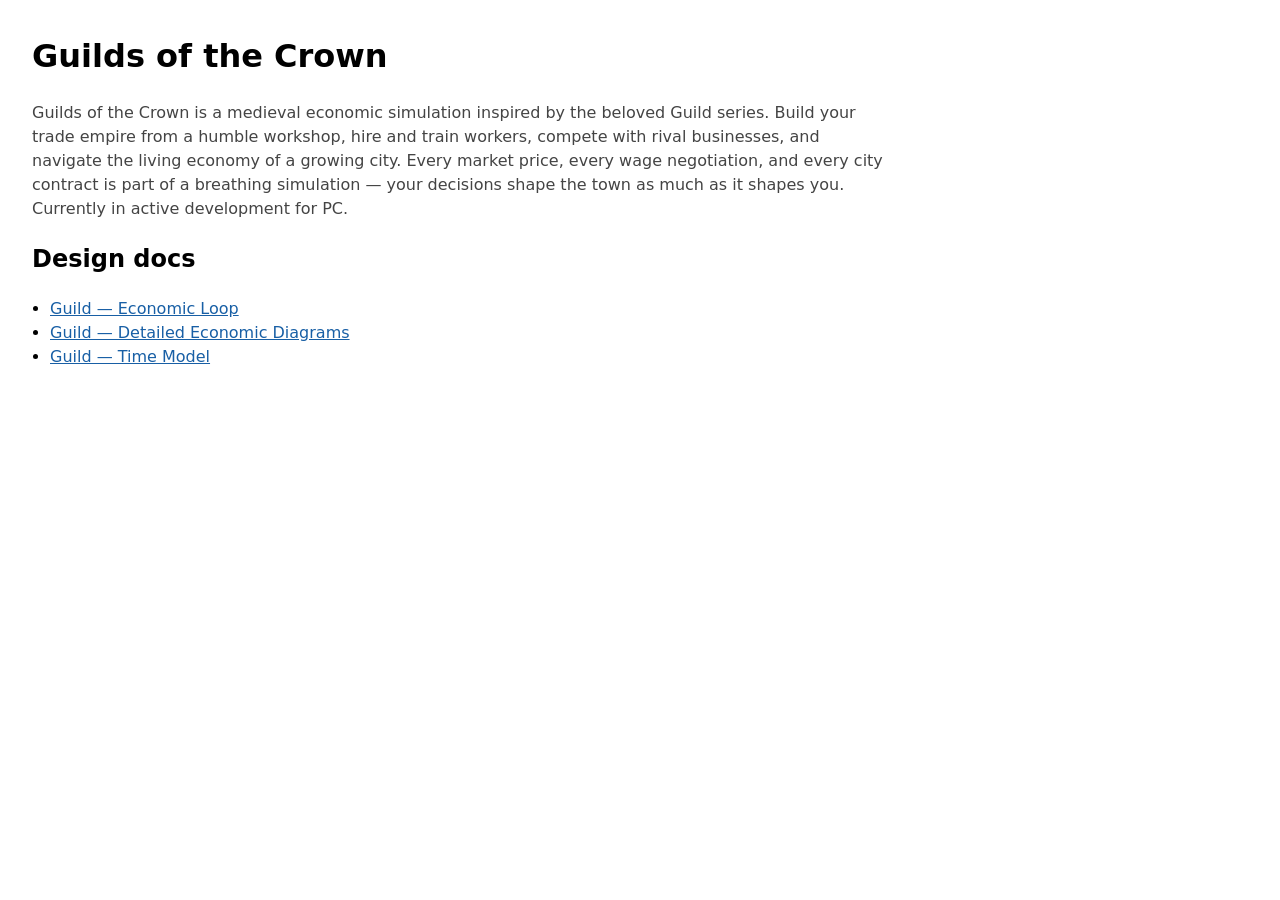
==== index.html @ 506e5873 "Update index.html with new content" ====
<!doctype html>
<html>
  <head>
    <meta charset="utf-8" />
    <meta name="viewport" content="width=device-width,initial-scale=1" />
    <title>Guilds of the Crown</title>
    <style>
      body { font-family: system-ui, -apple-system, Segoe UI, Roboto, sans-serif; margin: 32px; line-height: 1.5; max-width: 860px; }
      p { color: #444; }
      ul { padding-left: 18px; }
      a { color: #185FA5; }
    </style>
  </head>
  <body>
    <h1>Guilds of the Crown</h1>

    <p>Guilds of the Crown is a medieval economic simulation inspired by the beloved Guild series. Build your trade empire from a humble workshop, hire and train workers, compete with rival businesses, and navigate the living economy of a growing city. Every market price, every wage negotiation, and every city contract is part of a breathing simulation — your decisions shape the town as much as it shapes you. Currently in active development for PC.</p>

    <h2>Design docs</h2>
    <ul>
      <li><a href="./design/guild_economic_loop.html">Guild — Economic Loop</a></li>
      <li><a href="./design/guild_economic_loop_detailed.html">Guild — Detailed Economic Diagrams</a></li>
      <li><a href="./design/guild_time_model.html">Guild — Time Model</a></li>
    </ul>
  </body>
</html>
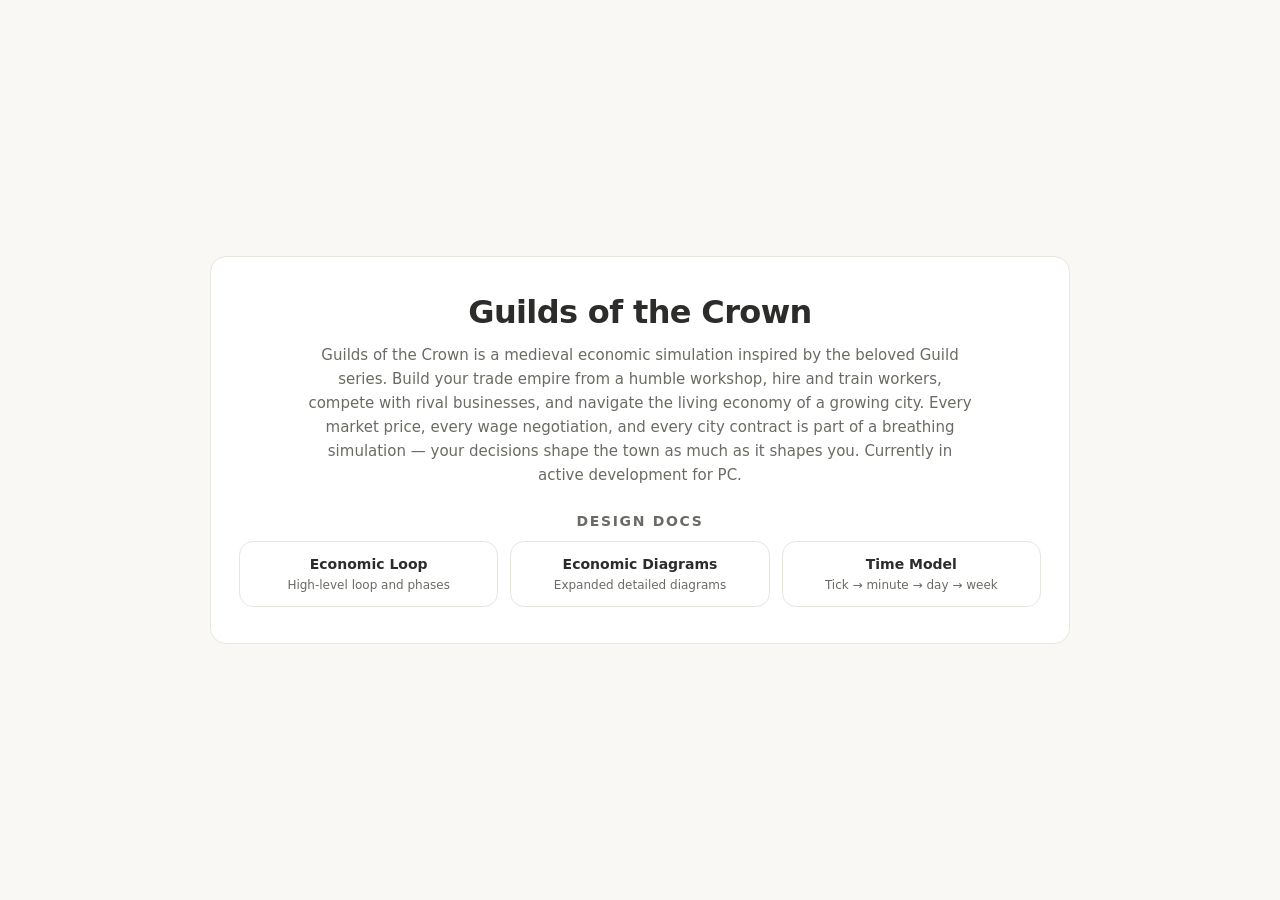
==== commit 542ccb10: "+ added css use" ====
--- a/index.html
+++ b/index.html
@@ -4,23 +4,35 @@
     <meta charset="utf-8" />
     <meta name="viewport" content="width=device-width,initial-scale=1" />
     <title>Guilds of the Crown</title>
-    <style>
-      body { font-family: system-ui, -apple-system, Segoe UI, Roboto, sans-serif; margin: 32px; line-height: 1.5; max-width: 860px; }
-      p { color: #444; }
-      ul { padding-left: 18px; }
-      a { color: #185FA5; }
-    </style>
+    <link rel="stylesheet" href="./assets/site.css" />
   </head>
+
   <body>
-    <h1>Guilds of the Crown</h1>
+    <main>
+      <h1>Guilds of the Crown</h1>
 
-    <p>Guilds of the Crown is a medieval economic simulation inspired by the beloved Guild series. Build your trade empire from a humble workshop, hire and train workers, compete with rival businesses, and navigate the living economy of a growing city. Every market price, every wage negotiation, and every city contract is part of a breathing simulation — your decisions shape the town as much as it shapes you. Currently in active development for PC.</p>
+      <p class="about">
+        Guilds of the Crown is a medieval economic simulation inspired by the beloved Guild series. Build your trade empire from a humble workshop, hire and train workers, compete with rival businesses, and navigate the living economy of a growing city. Every market price, every wage negotiation, and every city contract is part of a breathing simulation — your decisions shape the town as much as it shapes you. Currently in active development for PC.
+      </p>
 
-    <h2>Design docs</h2>
-    <ul>
-      <li><a href="./design/guild_economic_loop.html">Guild — Economic Loop</a></li>
-      <li><a href="./design/guild_economic_loop_detailed.html">Guild — Detailed Economic Diagrams</a></li>
-      <li><a href="./design/guild_time_model.html">Guild — Time Model</a></li>
-    </ul>
+      <h2>Design docs</h2>
+
+      <div class="grid">
+        <a class="card" href="./design/guild_economic_loop.html">
+          <div class="card-title">Economic Loop</div>
+          <div class="card-sub">High-level loop and phases</div>
+        </a>
+
+        <a class="card" href="./design/guild_economic_loop_detailed.html">
+          <div class="card-title">Economic Diagrams</div>
+          <div class="card-sub">Expanded detailed diagrams</div>
+        </a>
+
+        <a class="card" href="./design/guild_time_model.html">
+          <div class="card-title">Time Model</div>
+          <div class="card-sub">Tick → minute → day → week</div>
+        </a>
+      </div>
+    </main>
   </body>
 </html>
--- a/assets/site.css
+++ b/assets/site.css
@@ -0,0 +1,94 @@
+:root {
+  --bg: #f9f8f4;
+  --panel: #ffffff;
+  --text: #2c2c2a;
+  --muted: #6b6a64;
+  --border: #e8e6df;
+  --link: #185fa5;
+}
+
+* { box-sizing: border-box; }
+
+body {
+  margin: 0;
+  min-height: 100svh;
+  display: grid;
+  place-items: center;
+  background: var(--bg);
+  color: var(--text);
+  font-family: system-ui, -apple-system, Segoe UI, Roboto, sans-serif;
+}
+
+main {
+  width: min(860px, calc(100% - 32px));
+  background: var(--panel);
+  border: 1px solid var(--border);
+  border-radius: 16px;
+  padding: 36px 28px;
+  text-align: center;
+}
+
+h1 {
+  margin: 0 0 12px 0;
+  font-size: 32px;
+  font-weight: 650;
+  letter-spacing: -0.02em;
+}
+
+.about {
+  margin: 0 auto 26px auto;
+  max-width: 70ch;
+  color: var(--muted);
+  font-size: 15px;
+  line-height: 1.6;
+}
+
+h2 {
+  margin: 22px 0 12px 0;
+  font-size: 14px;
+  letter-spacing: 0.12em;
+  text-transform: uppercase;
+  color: var(--muted);
+  font-weight: 650;
+}
+
+.grid {
+  display: grid;
+  grid-template-columns: repeat(3, minmax(0, 1fr));
+  gap: 12px;
+  margin-top: 10px;
+}
+
+.card {
+  display: block;
+  text-decoration: none;
+  color: inherit;
+  border: 1px solid var(--border);
+  border-radius: 14px;
+  padding: 14px;
+  background: #fff;
+  transition: transform 120ms ease, border-color 120ms ease, box-shadow 120ms ease;
+}
+
+.card:hover {
+  transform: translateY(-2px);
+  border-color: #d8d6cf;
+  box-shadow: 0 10px 22px rgba(0,0,0,0.06);
+}
+
+.card-title {
+  font-weight: 650;
+  font-size: 14px;
+  margin-bottom: 6px;
+}
+
+.card-sub {
+  font-size: 12px;
+  color: var(--muted);
+}
+
+@media (max-width: 760px) {
+  main { padding: 28px 18px; }
+  h1 { font-size: 26px; }
+  .grid { grid-template-columns: 1fr; }
+}
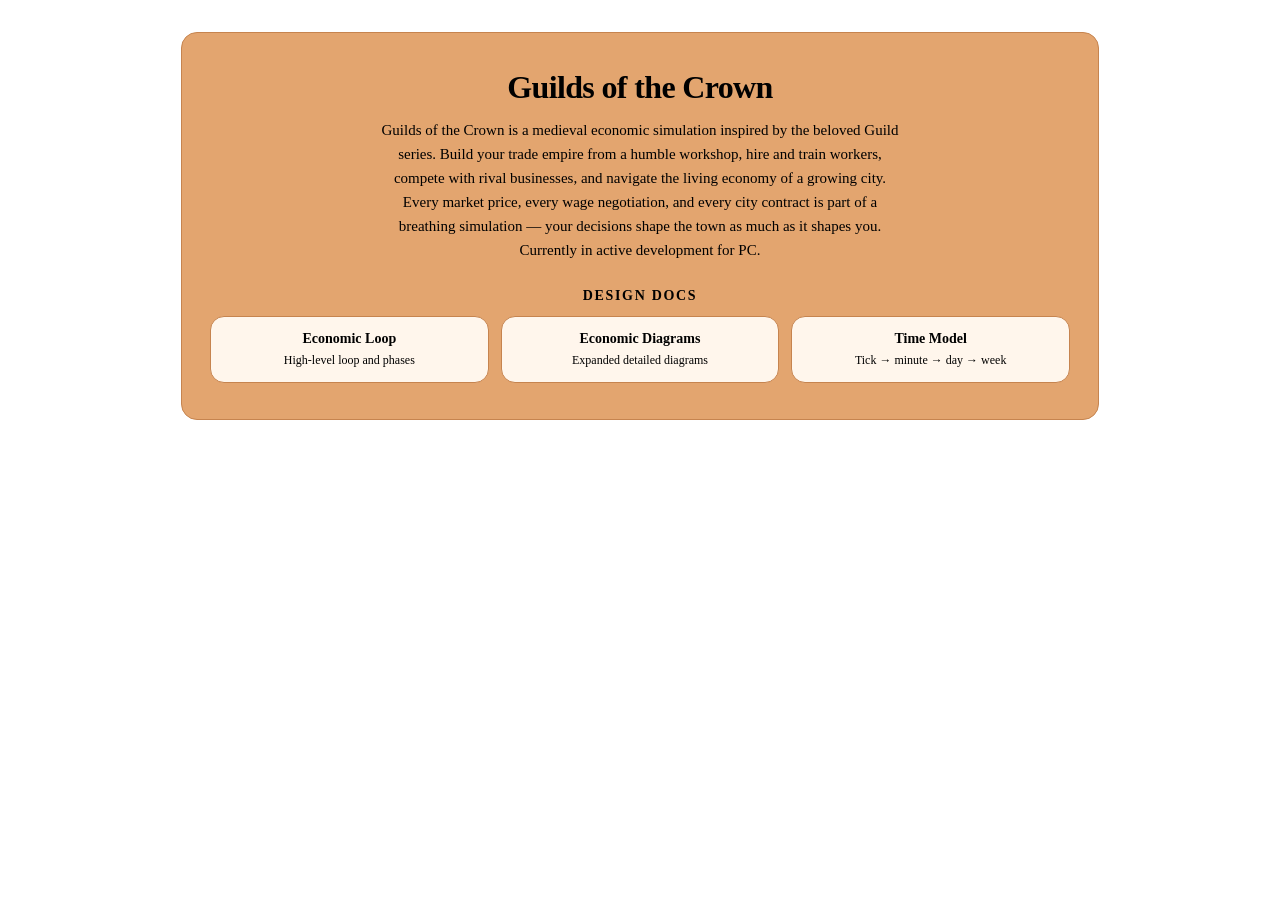
==== commit 665be6f2: "+ updated css" ====
--- a/index.html
+++ b/index.html
@@ -4,6 +4,7 @@
     <meta charset="utf-8" />
     <meta name="viewport" content="width=device-width,initial-scale=1" />
     <title>Guilds of the Crown</title>
+    <link rel="stylesheet" href="./assets/theme.css" />
     <link rel="stylesheet" href="./assets/site.css" />
   </head>
 
--- a/assets/site.css
+++ b/assets/site.css
@@ -1,26 +1,12 @@
 :root {
-  --bg: #f9f8f4;
-  --panel: #ffffff;
-  --text: #2c2c2a;
-  --muted: #6b6a64;
-  --border: #e8e6df;
-  --link: #185fa5;
-}
-
-* { box-sizing: border-box; }
-
-body {
-  margin: 0;
-  min-height: 100svh;
-  display: grid;
-  place-items: center;
-  background: var(--bg);
-  color: var(--text);
-  font-family: system-ui, -apple-system, Segoe UI, Roboto, sans-serif;
+  --panel: rgb(227, 165, 111);
+  --border: rgb(198, 132, 79);
+  --card: rgb(255, 246, 236);
 }
 
 main {
   width: min(860px, calc(100% - 32px));
+  margin: 32px auto;
   background: var(--panel);
   border: 1px solid var(--border);
   border-radius: 16px;
@@ -66,14 +52,14 @@
   border: 1px solid var(--border);
   border-radius: 14px;
   padding: 14px;
-  background: #fff;
+  background: var(--card);
   transition: transform 120ms ease, border-color 120ms ease, box-shadow 120ms ease;
 }
 
 .card:hover {
   transform: translateY(-2px);
-  border-color: #d8d6cf;
-  box-shadow: 0 10px 22px rgba(0,0,0,0.06);
+  border-color: rgb(176, 110, 62);
+  box-shadow: 0 10px 22px rgba(0,0,0,0.10);
 }
 
 .card-title {
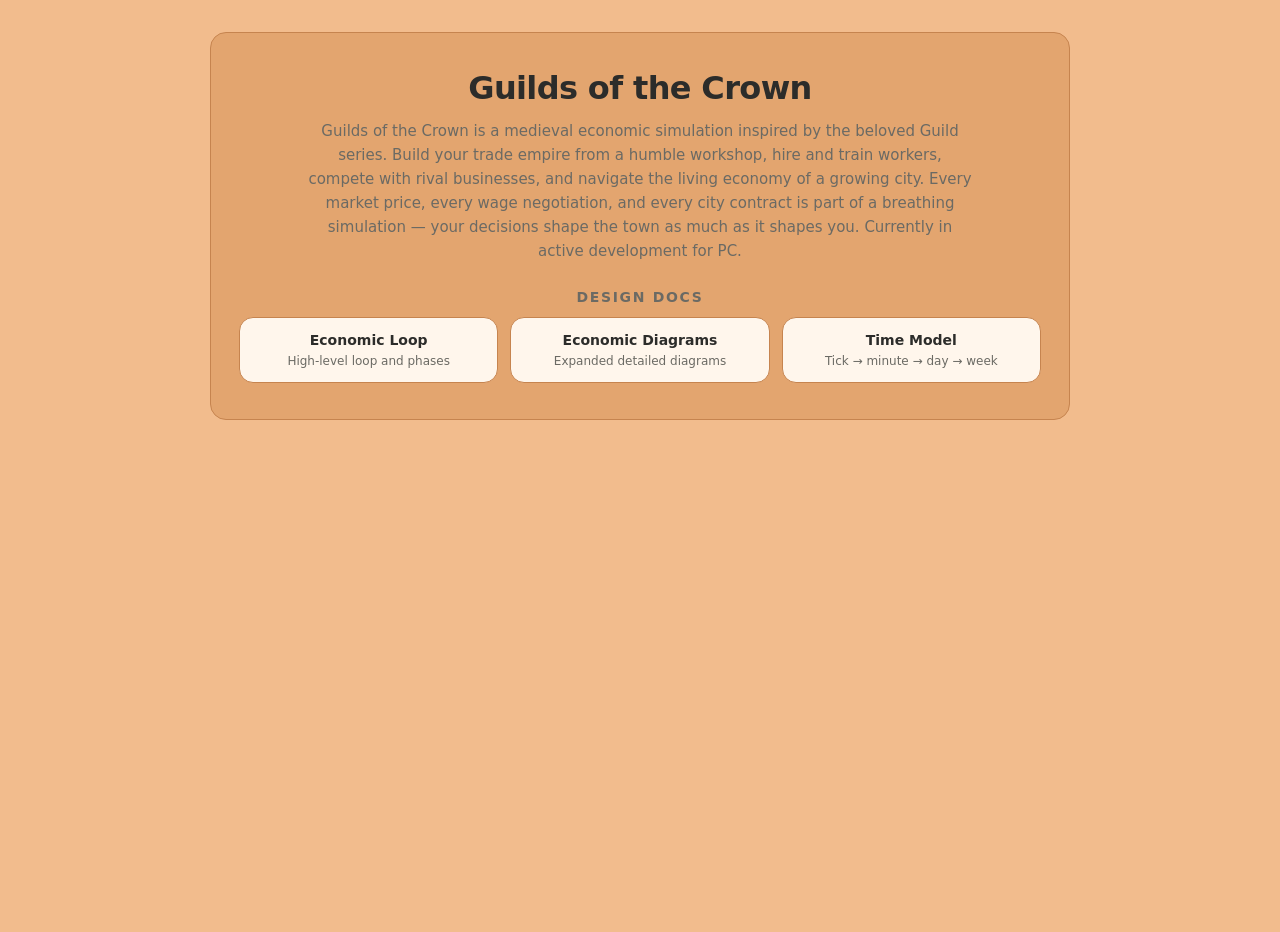
==== commit 02f3948d: "wip" ====
--- a/index.html
+++ b/index.html
@@ -9,7 +9,7 @@
   </head>
 
   <body>
-    <main>
+    <main class="home">
       <h1>Guilds of the Crown</h1>
 
       <p class="about">
--- a/assets/theme.css
+++ b/assets/theme.css
@@ -0,0 +1,22 @@
+:root {
+  --bg: rgb(242, 188, 141);
+  --text: #2c2c2a;
+  --muted: #6b6a64;
+  --link: #185fa5;
+  --panel: rgb(227, 165, 111);
+  --border: rgb(198, 132, 79);
+}
+
+* { box-sizing: border-box; }
+
+html, body { height: 100%; }
+
+body {
+  margin: 0;
+  background: var(--bg);
+  color: var(--text);
+  font-family: system-ui, -apple-system, Segoe UI, Roboto, sans-serif;
+}
+
+a { color: var(--link); }
+a:hover { text-decoration: underline; }
--- a/assets/site.css
+++ b/assets/site.css
@@ -4,7 +4,7 @@
   --card: rgb(255, 246, 236);
 }
 
-main {
+main.home {
   width: min(860px, calc(100% - 32px));
   margin: 32px auto;
   background: var(--panel);
@@ -74,7 +74,7 @@
 }
 
 @media (max-width: 760px) {
-  main { padding: 28px 18px; }
+  main.home { padding: 28px 18px; }
   h1 { font-size: 26px; }
   .grid { grid-template-columns: 1fr; }
 }
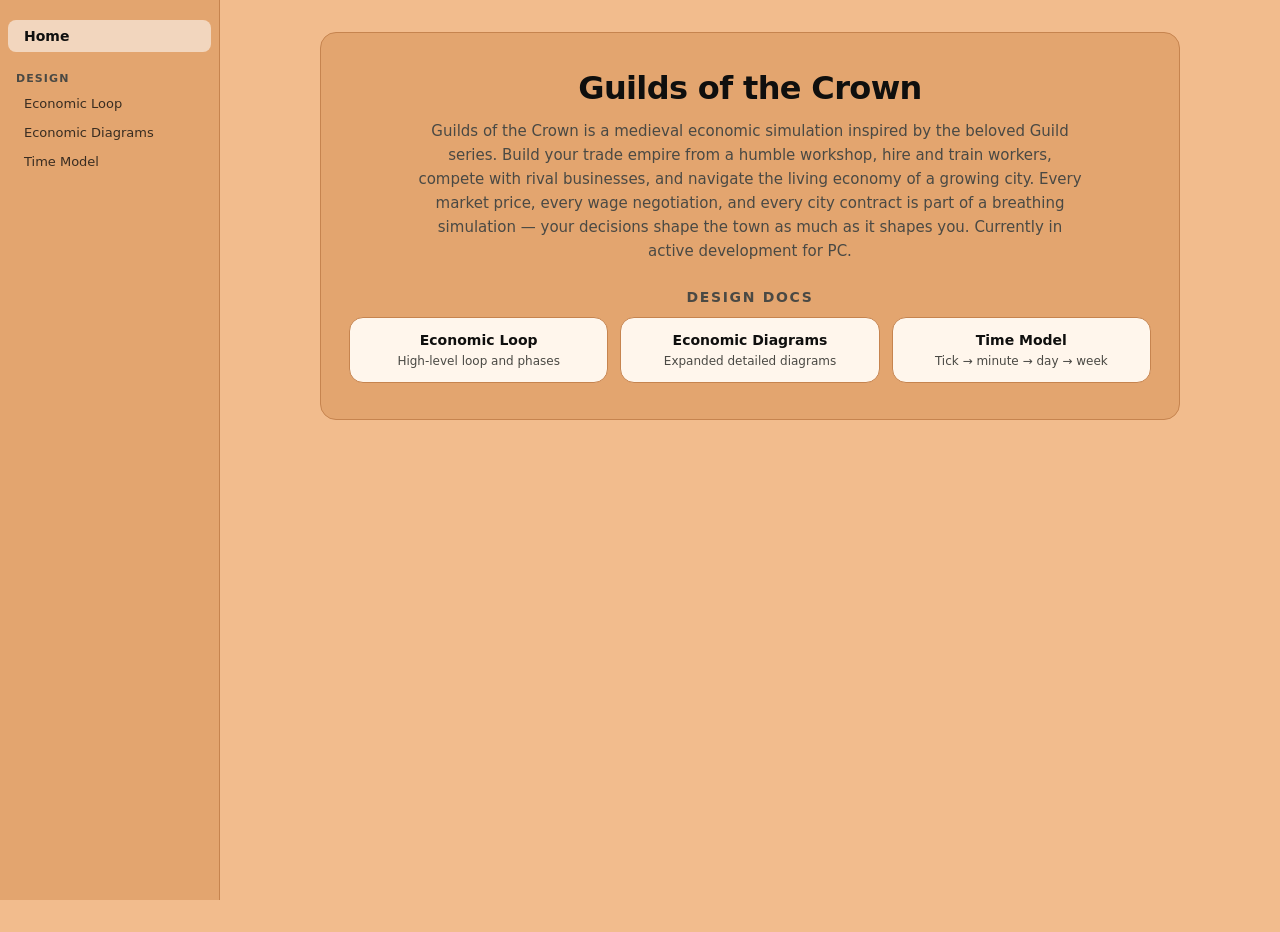
==== commit ebbb4eeb: "+ added nav bar" ====
--- a/index.html
+++ b/index.html
@@ -6,9 +6,11 @@
     <title>Guilds of the Crown</title>
     <link rel="stylesheet" href="./assets/theme.css" />
     <link rel="stylesheet" href="./assets/site.css" />
+    <link rel="stylesheet" href="./assets/nav.css" />
   </head>
 
   <body>
+    <div id="content">
     <main class="home">
       <h1>Guilds of the Crown</h1>
 
@@ -35,5 +37,7 @@
         </a>
       </div>
     </main>
+    </div>
+    <script src="./assets/nav.js"></script>
   </body>
 </html>
--- a/assets/theme.css
+++ b/assets/theme.css
@@ -1,7 +1,7 @@
 :root {
   --bg: rgb(242, 188, 141);
-  --text: #2c2c2a;
-  --muted: #6b6a64;
+  --text: #0f0f0e;
+  --muted: #4a4944;
   --link: #185fa5;
   --panel: rgb(227, 165, 111);
   --border: rgb(198, 132, 79);
@@ -20,3 +20,21 @@
 
 a { color: var(--link); }
 a:hover { text-decoration: underline; }
+
+.back-link {
+  display: inline-block;
+  margin: 0 0 14px 0;
+  padding: 6px 10px;
+  border: 1px solid var(--border);
+  border-radius: 999px;
+  background: rgba(255, 255, 255, 0.35);
+  color: var(--text);
+  text-decoration: none;
+  font-size: 13px;
+  font-weight: 650;
+}
+
+.back-link:hover {
+  background: rgba(255, 255, 255, 0.6);
+  text-decoration: none;
+}
--- a/assets/nav.css
+++ b/assets/nav.css
@@ -0,0 +1,114 @@
+:root {
+  --nav-width: 220px;
+}
+
+/* ── Sidebar ── */
+.nav-sidebar {
+  position: fixed;
+  top: 0;
+  left: 0;
+  width: var(--nav-width);
+  height: 100vh;
+  background: var(--panel);
+  border-right: 1px solid var(--border);
+  overflow-y: auto;
+  padding: 20px 0 24px 0;
+  z-index: 100;
+  display: flex;
+  flex-direction: column;
+}
+
+.nav-home {
+  display: block;
+  padding: 8px 16px;
+  margin: 0 8px 8px 8px;
+  font-size: 14px;
+  font-weight: 650;
+  color: var(--text);
+  text-decoration: none;
+  border-radius: 8px;
+}
+
+.nav-home:hover {
+  background: rgba(255, 255, 255, 0.45);
+  text-decoration: none;
+}
+
+.nav-home.nav-active {
+  background: rgba(255, 255, 255, 0.55);
+}
+
+.nav-section {
+  font-size: 11px;
+  font-weight: 650;
+  letter-spacing: 0.1em;
+  text-transform: uppercase;
+  color: var(--muted);
+  padding: 12px 16px 4px 16px;
+}
+
+.nav-link {
+  display: block;
+  padding: 6px 16px;
+  margin: 1px 8px;
+  font-size: 13px;
+  color: var(--text);
+  text-decoration: none;
+  border-radius: 8px;
+  opacity: 0.8;
+}
+
+.nav-link:hover {
+  background: rgba(255, 255, 255, 0.45);
+  opacity: 1;
+  text-decoration: none;
+}
+
+.nav-link.nav-active {
+  background: rgba(255, 255, 255, 0.55);
+  font-weight: 600;
+  opacity: 1;
+}
+
+/* ── Content wrapper shifts right of sidebar ── */
+#content {
+  margin-left: var(--nav-width);
+}
+
+/* ── Mobile toggle button ── */
+.nav-toggle {
+  display: none;
+  position: fixed;
+  top: 12px;
+  left: 12px;
+  z-index: 200;
+  background: var(--panel);
+  border: 1px solid var(--border);
+  border-radius: 8px;
+  padding: 6px 10px;
+  cursor: pointer;
+  font-size: 16px;
+  line-height: 1;
+  color: var(--text);
+}
+
+/* ── Responsive: collapse sidebar on small screens ── */
+@media (max-width: 700px) {
+  .nav-toggle {
+    display: block;
+  }
+
+  .nav-sidebar {
+    transform: translateX(-100%);
+    transition: transform 200ms ease;
+    box-shadow: 2px 0 16px rgba(0, 0, 0, 0.12);
+  }
+
+  .nav-sidebar.open {
+    transform: translateX(0);
+  }
+
+  #content {
+    margin-left: 0;
+  }
+}
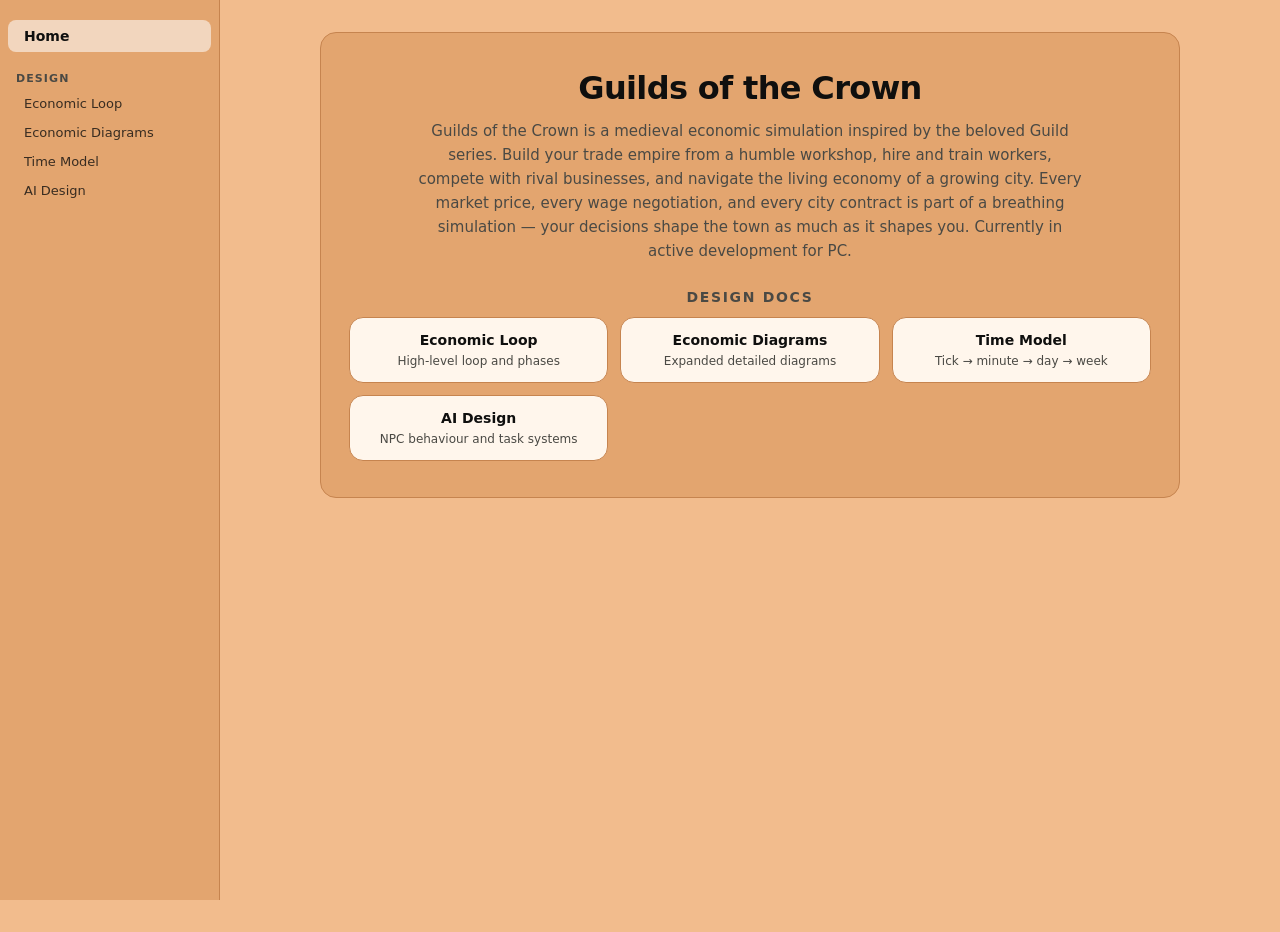
==== commit 96685146: "+ added guild_ai_design.html file" ====
--- a/index.html
+++ b/index.html
@@ -35,6 +35,11 @@
           <div class="card-title">Time Model</div>
           <div class="card-sub">Tick → minute → day → week</div>
         </a>
+
+        <a class="card" href="./design/guild_ai_design.html">
+          <div class="card-title">AI Design</div>
+          <div class="card-sub">NPC behaviour and task systems</div>
+        </a>
       </div>
     </main>
     </div>
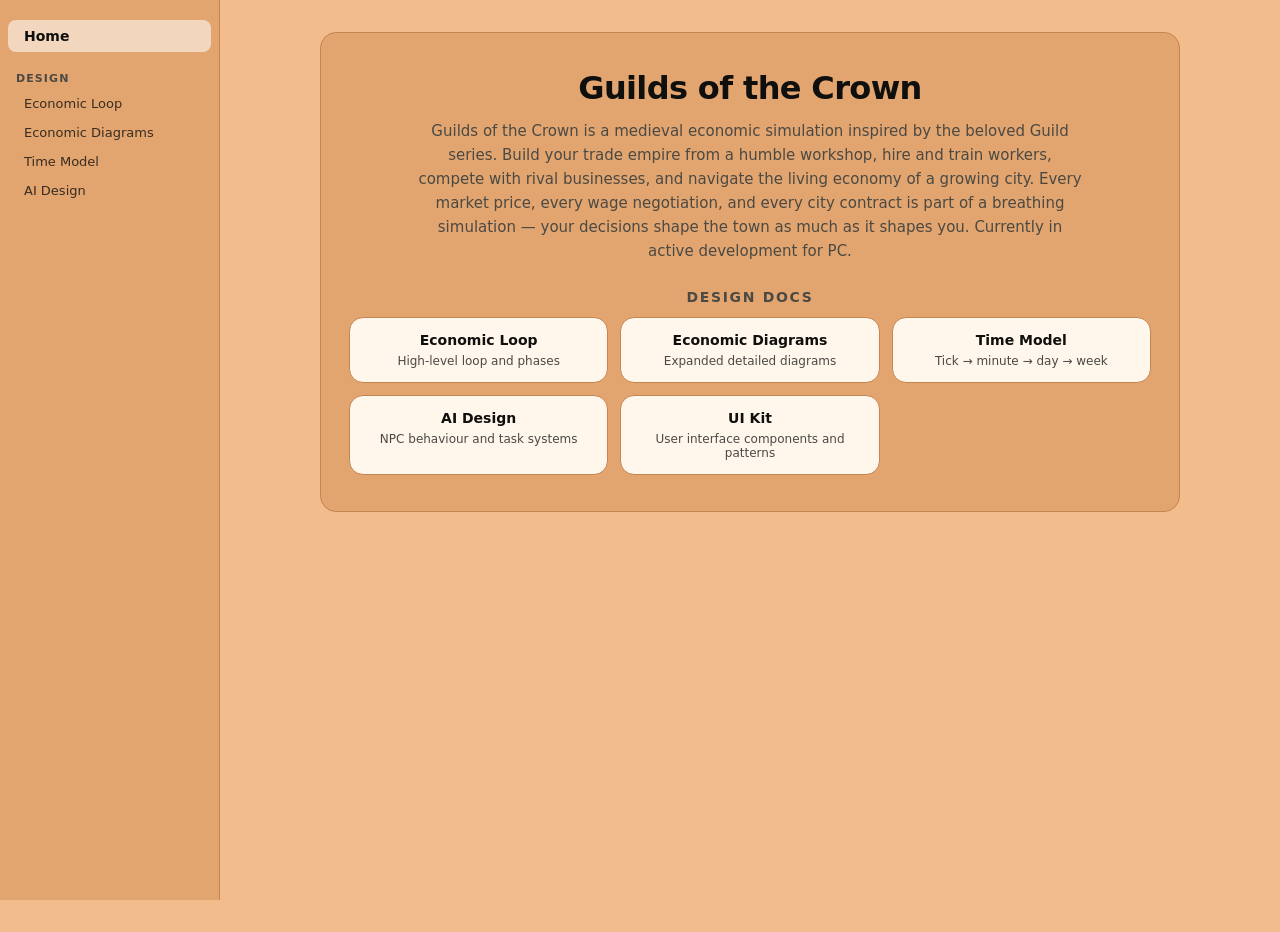
==== commit c859b8c7: "+ added ui page + added gitignore file" ====
--- a/index.html
+++ b/index.html
@@ -37,10 +37,15 @@
         </a>
 
         <a class="card" href="./design/guild_ai_design.html">
-          <div class="card-title">AI Design</div>
-          <div class="card-sub">NPC behaviour and task systems</div>
-        </a>
-      </div>
+           <div class="card-title">AI Design</div>
+           <div class="card-sub">NPC behaviour and task systems</div>
+         </a>
+
+         <a class="card" href="./design/guild_ui_kit.html">
+           <div class="card-title">UI Kit</div>
+           <div class="card-sub">User interface components and patterns</div>
+         </a>
+       </div>
     </main>
     </div>
     <script src="./assets/nav.js"></script>
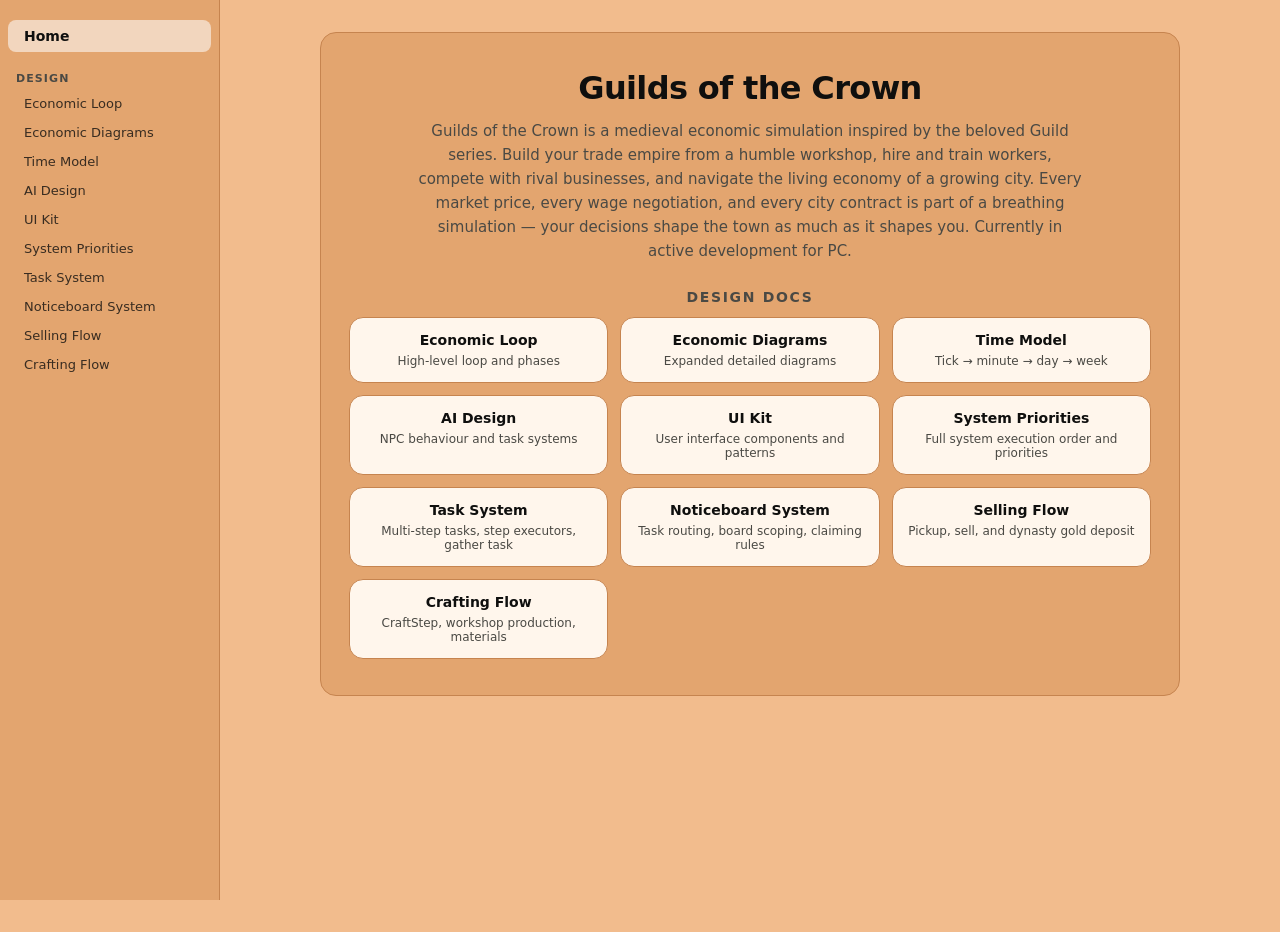
==== commit 45e474e4: "+ generated pages off refs (comes from goc design) + added  REF_DESIGN_WORKFLOW.md to use for AI upd" ====
--- a/index.html
+++ b/index.html
@@ -36,16 +36,41 @@
           <div class="card-sub">Tick → minute → day → week</div>
         </a>
 
-        <a class="card" href="./design/guild_ai_design.html">
-           <div class="card-title">AI Design</div>
-           <div class="card-sub">NPC behaviour and task systems</div>
-         </a>
+<a class="card" href="./design/guild_ai_design.html">
+            <div class="card-title">AI Design</div>
+            <div class="card-sub">NPC behaviour and task systems</div>
+          </a>
 
-         <a class="card" href="./design/guild_ui_kit.html">
-           <div class="card-title">UI Kit</div>
-           <div class="card-sub">User interface components and patterns</div>
-         </a>
-       </div>
+          <a class="card" href="./design/guild_ui_kit.html">
+            <div class="card-title">UI Kit</div>
+            <div class="card-sub">User interface components and patterns</div>
+          </a>
+
+          <a class="card" href="./design/guild_task_system_priority.html">
+            <div class="card-title">System Priorities</div>
+            <div class="card-sub">Full system execution order and priorities</div>
+          </a>
+
+          <a class="card" href="./design/guild_task_system.html">
+            <div class="card-title">Task System</div>
+            <div class="card-sub">Multi-step tasks, step executors, gather task</div>
+          </a>
+
+          <a class="card" href="./design/guild_task_noticeboard_system.html">
+            <div class="card-title">Noticeboard System</div>
+            <div class="card-sub">Task routing, board scoping, claiming rules</div>
+          </a>
+
+          <a class="card" href="./design/guild_task_selling.html">
+            <div class="card-title">Selling Flow</div>
+            <div class="card-sub">Pickup, sell, and dynasty gold deposit</div>
+          </a>
+
+          <a class="card" href="./design/guild_task_crafting.html">
+            <div class="card-title">Crafting Flow</div>
+            <div class="card-sub">CraftStep, workshop production, materials</div>
+          </a>
+        </div>
     </main>
     </div>
     <script src="./assets/nav.js"></script>
